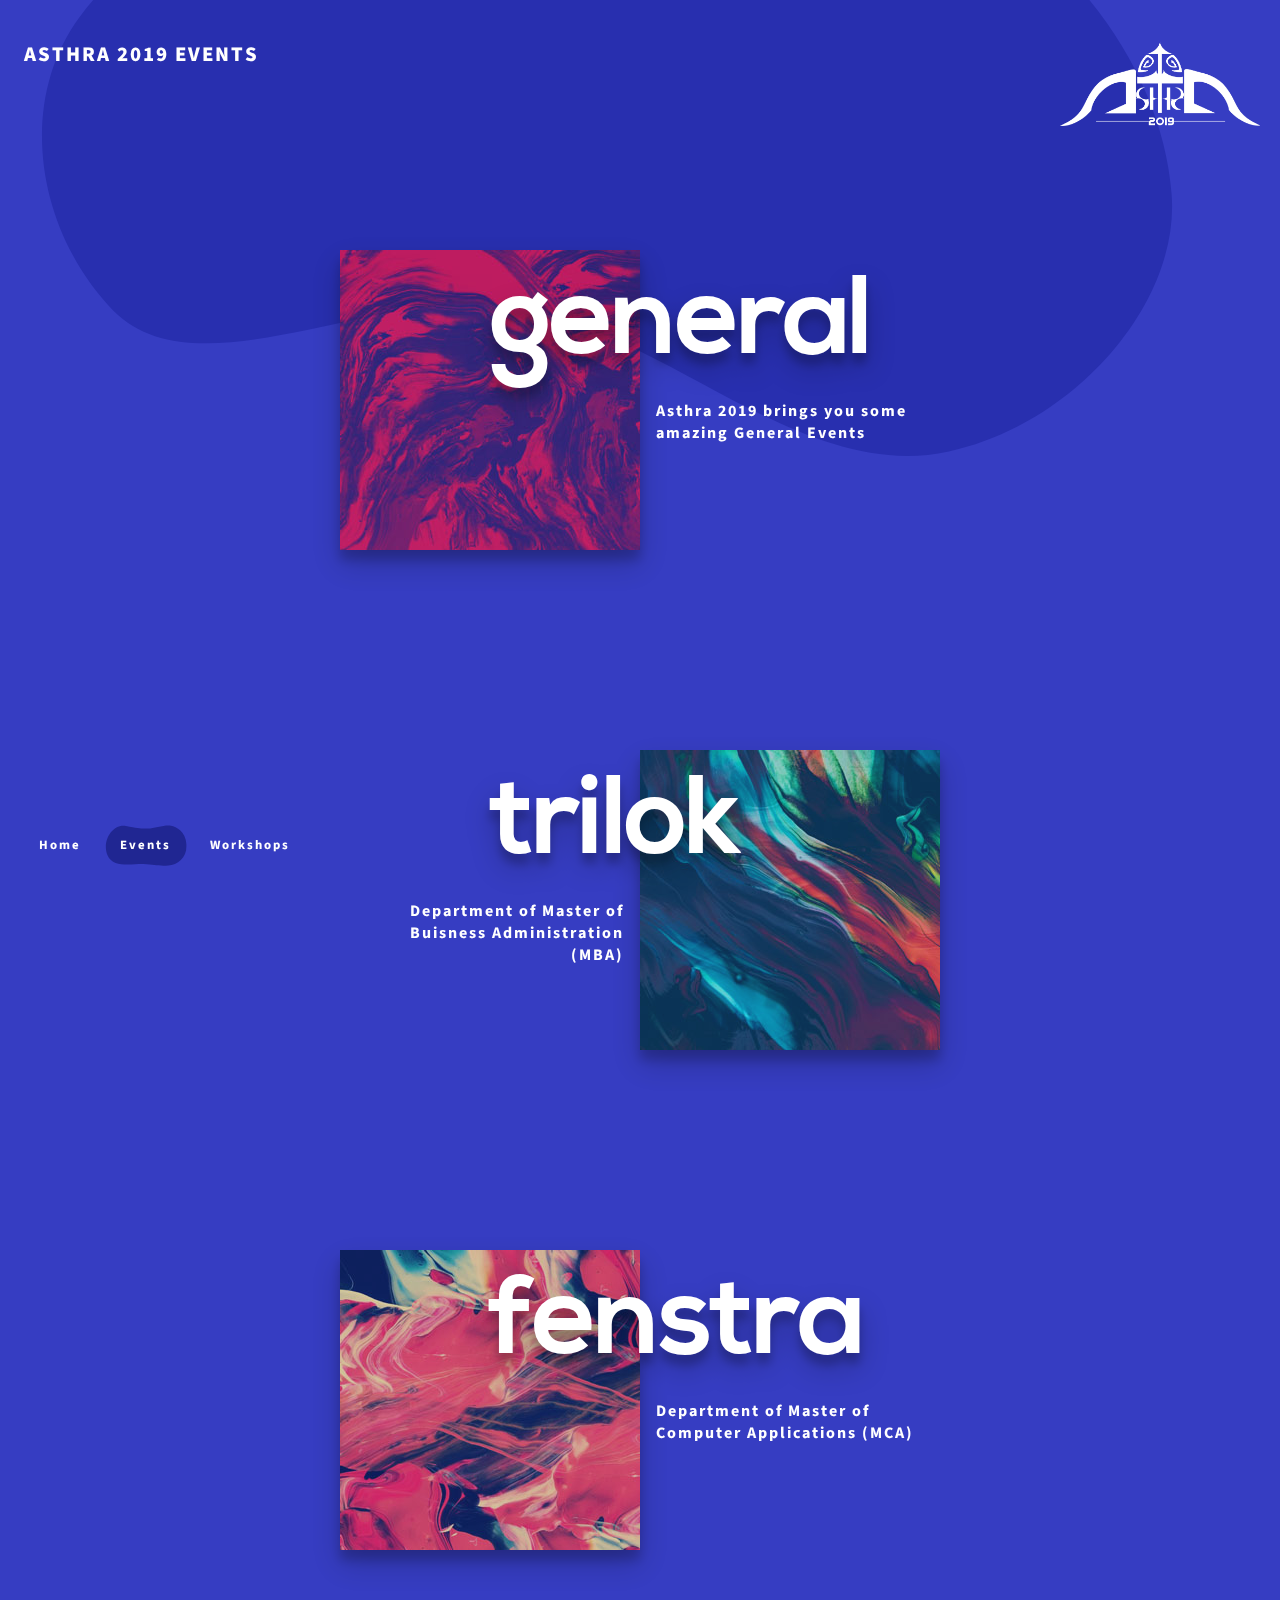
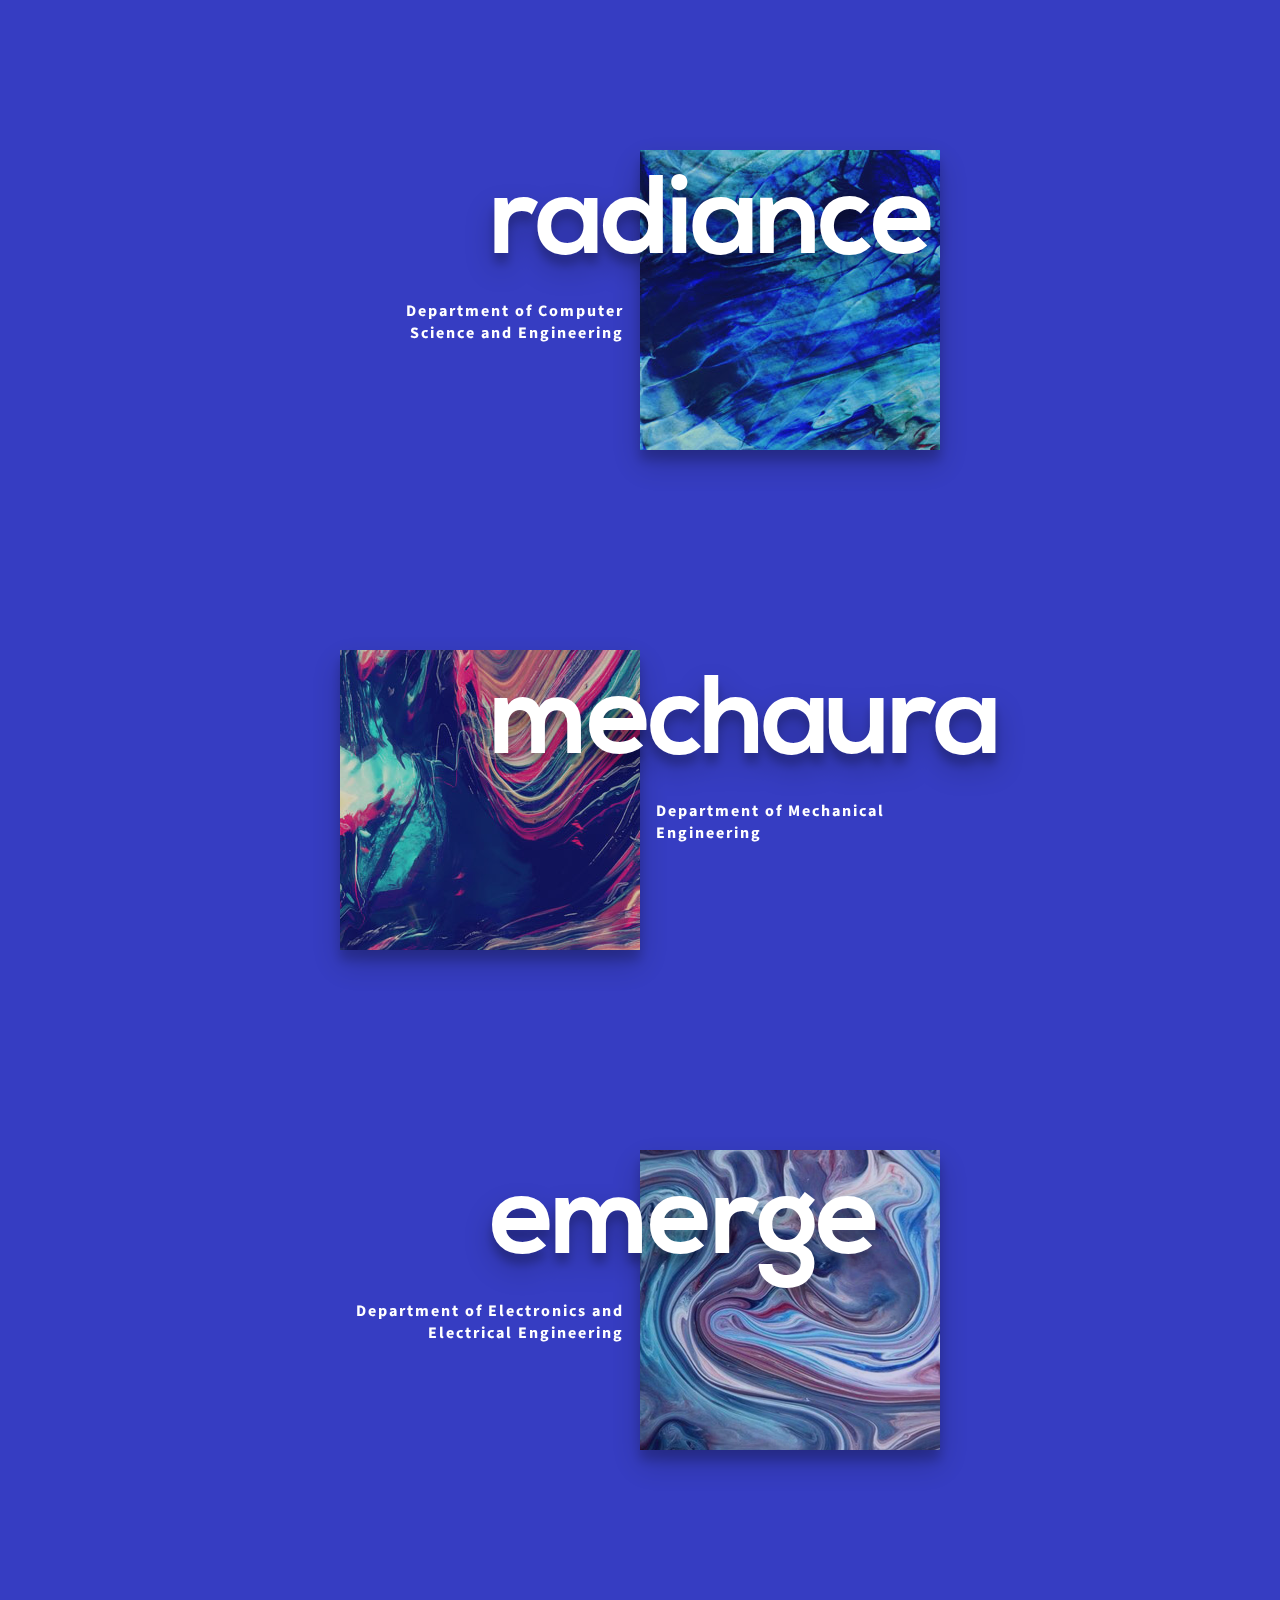
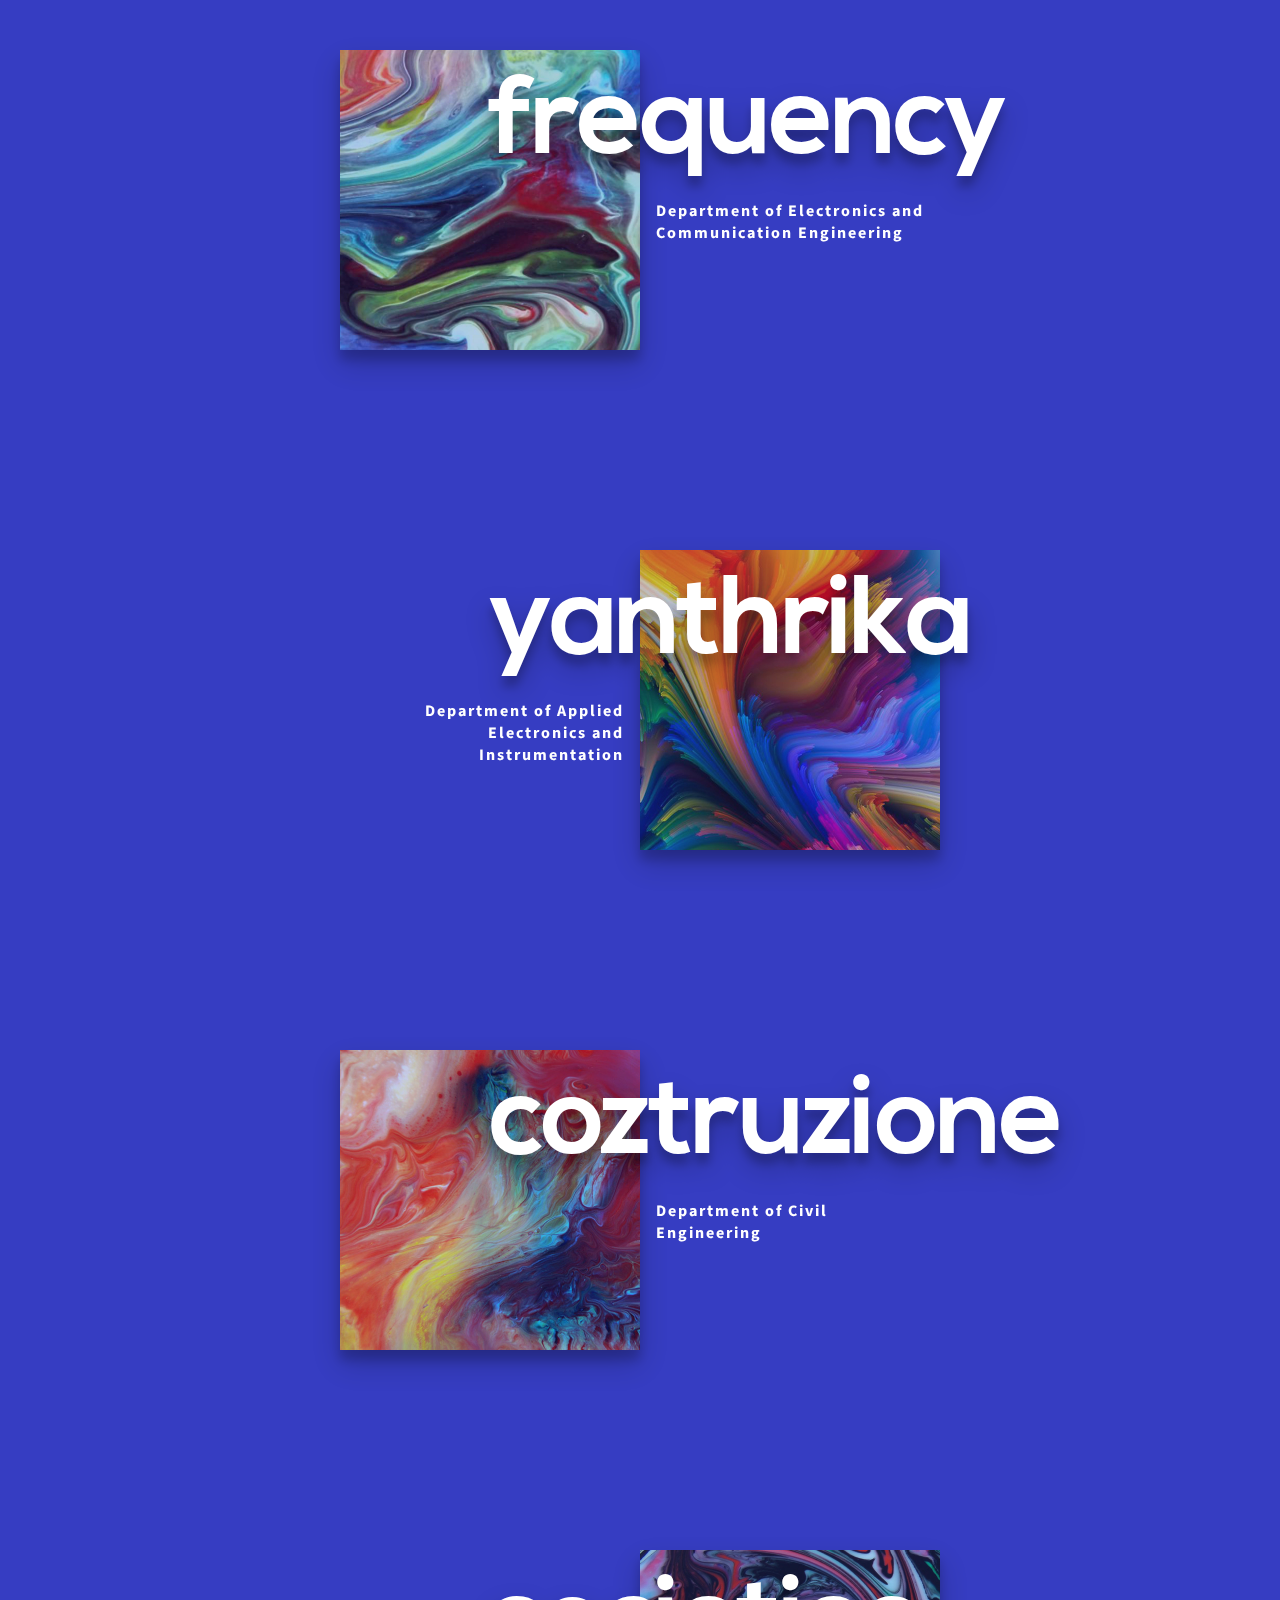
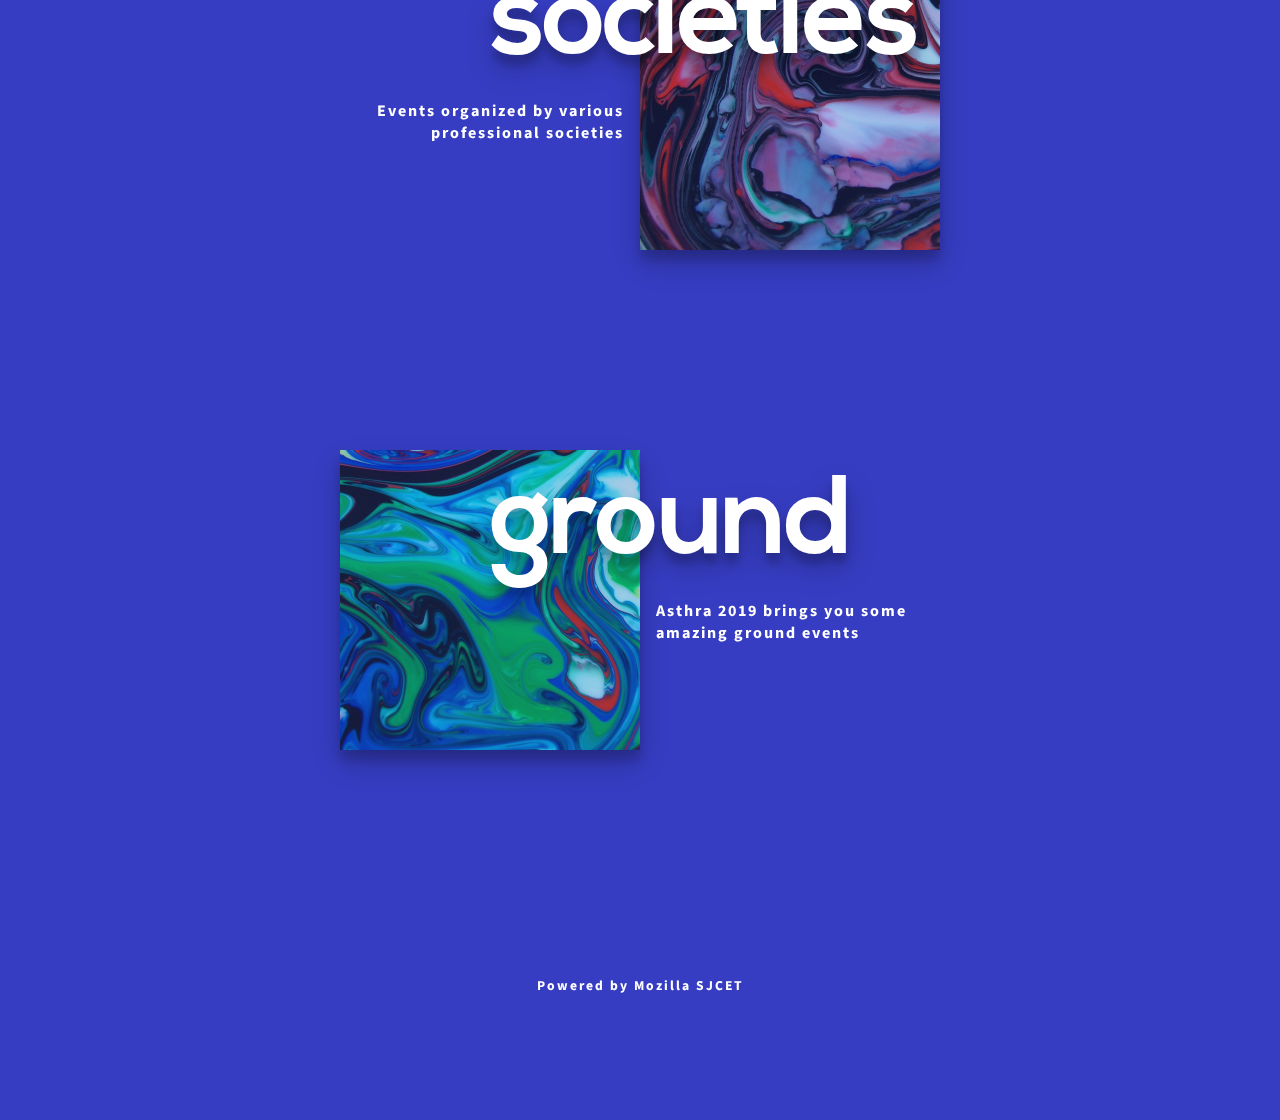
==== Events/index.html @ 17de58db "Add files via upload" ====
<!DOCTYPE html>
<html lang="en" class="no-js">
	<head>
		<meta charset="UTF-8" />
		<meta http-equiv="X-UA-Compatible" content="IE=edge">
		<meta name="viewport" content="width=device-width, initial-scale=1">

		<meta name="theme-color" content="#363dc2">
		<meta name="msapplication-navbutton-color" content="#363dc2">
		<meta name="apple-mobile-web-app-status-bar-style" content="#363dc2">
		<title>ASTHRA 2019 | Events</title>
		<meta name="description" content="Asthra is the annual technical fest of SJCET Palai." />
		<meta name="keywords" content="Asthra, Asthra 2018, Asthra 2017, Asthra 2019, Asthra 19, sjcet Asthra, Asthra SJCET, cultural fest SJCET, Asthra fest, SJCET, PALAI, KTU, KTU TECHFEST" />
		<meta name="copyright" content="Asthra 2019"/>
		<meta name="rating" content="General" />
		<meta name="coverage" content="Worldwide" />
		<meta name="creator" content="Asthra 2019" />
		<meta itemprop="name" content="Asthra 2019"/>
		<meta itemprop="image" content="images/Asthra2018.png"/>
		<meta itemprop="keywords" content="Asthra, Asthra 2018, Asthra 2017, Asthra 2019, Asthra 19, Asthra SJCET Palai, Asthra SJCET, cultural fest SJCET, Asthra fest, SJCET, SJCET Palai, SJCET Asthra"/>

		<link rel="shortcut icon" href="favicon.ico">
		<link rel="stylesheet" href="https://cdnjs.cloudflare.com/ajax/libs/font-awesome/4.7.0/css/font-awesome.min.css">
		<link href="https://fonts.googleapis.com/css?family=Source+Sans+Pro:400,600,700,900" rel="stylesheet">
		<link rel="stylesheet" type="text/css" href="css/normalize.css" />
		<link rel="stylesheet" type="text/css" href="css/demo.css" />
		<link rel="stylesheet" type="text/css" href="sponsor/pater.css" />
		<script>
			document.documentElement.className = 'js';
			var supportsCssVars = function() {
				var s = document.createElement('style'),
				support;

				s.innerHTML = "root: { --tmp-var: bold; }";
				document.head.appendChild(s);
				support = !!(window.CSS && window.CSS.supports && window.CSS.supports('font-weight', 'var(--tmp-var)'));
				s.parentNode.removeChild(s);
				return support;
			}
			if (!supportsCssVars()) alert('Please view this demo in a modern browser that supports CSS Variables.')
		</script>
	</head>
	<body class="loading">
		<svg class="hidden">
			<symbol id="icon-arrow" viewBox="0 0 24 24">
				<title>arrow</title>
				<polygon points="6.3,12.8 20.9,12.8 20.9,11.2 6.3,11.2 10.2,7.2 9,6 3.1,12 9,18 10.2,16.8 "/>
			</symbol>
			<symbol id="icon-drop" viewBox="0 0 24 24">
				<title>drop</title>
				<path d="M12,21c-3.6,0-6.6-3-6.6-6.6C5.4,11,10.8,4,11.4,3.2C11.6,3.1,11.8,3,12,3s0.4,0.1,0.6,0.3c0.6,0.8,6.1,7.8,6.1,11.2C18.6,18.1,15.6,21,12,21zM12,4.8c-1.8,2.4-5.2,7.4-5.2,9.6c0,2.9,2.3,5.2,5.2,5.2s5.2-2.3,5.2-5.2C17.2,12.2,13.8,7.3,12,4.8z"/><path d="M12,18.2c-0.4,0-0.7-0.3-0.7-0.7s0.3-0.7,0.7-0.7c1.3,0,2.4-1.1,2.4-2.4c0-0.4,0.3-0.7,0.7-0.7c0.4,0,0.7,0.3,0.7,0.7C15.8,16.5,14.1,18.2,12,18.2z"/>
			</symbol>
			<symbol id="shape-demo" viewBox="0 0 200 100">
				<title>shape demo</title>
				<path d="M 6.144,74.1 C 20.4,107.4 70.13,94.33 94.22,95.74 121.3,97.41 130.8,101.1 154.7,99.38 178.6,97.72 201.9,78.95 199.4,46.86 197.1,14.96 174.9,4.781 161.4,1.827 147.9,-1.128 119.8,8.284 105.6,8.766 85.34,9.449 81.91,7.628 51.08,2.334 17.26,-3.482 -8.105,40.84 6.144,74.1 Z" />
			</symbol>
		</svg>
		<main>
			<div class="morph-wrap">
				<svg class="morph" width="1400" height="770" viewBox="0 0 1400 770">
					<path d="M 262.9,252.2 C 210.1,338.2 212.6,487.6 288.8,553.9 372.2,626.5 511.2,517.8 620.3,536.3 750.6,558.4 860.3,723 987.3,686.5 1089,657.3 1168,534.7 1173,429.2 1178,313.7 1096,189.1 995.1,130.7 852.1,47.07 658.8,78.95 498.1,119.2 410.7,141.1 322.6,154.8 262.9,252.2 Z"/>
				</svg>
			</div>
			<div class="content content--fixed">
				<header class="codrops-header">
					<!--<div class="codrops-links">
						<svg class="decoshape" viewBox="0 0 200 100" width="100%" height="100%" preserveAspectRatio="none">
							<path d="M 10.45,74.41 C 39.4,110.8 72.59,67.27 95.98,68.68 122.3,70.35 131.5,101.4 154.7,99.69 177.9,98.03 200.5,79.26 198.1,47.17 195.9,15.27 174.6,-0.3279 151.8,0.9941 128.6,2.581 126,16.86 107,22.76 88.26,28.67 88.87,12.36 60.37,1.787 31.79,-8.877 -18.61,37.92 10.45,74.41 Z" />
						</svg>
						<a class="codrops-icon codrops-icon--prev" href="https://tympanus.net/Development/FolderPreviewIdeas/" title="Previous Demo"><svg class="icon icon--arrow"><use xlink:href="#icon-arrow"></use></svg></a>
						<a class="codrops-icon codrops-icon--drop" href="https://tympanus.net/codrops/?p=31190" title="Back to the article"><svg class="icon icon--drop"><use xlink:href="#icon-drop"></use></svg></a>
					</div>--><img src="img/logo.png" class="header-icon">
					<h1 class="codrops-header__title">Asthra 2019 Events</h1>

				</header>
				<nav class="demos">
					<a class="demo" href="#"><svg class="decoshape"><use xlink:href="#shape-demo"></use></svg>Home</a>
					<a class="demo demo--current" href="#"><svg class="decoshape" preserveAspectRatio="none"><use xlink:href="#shape-demo"></use></svg>Events</a>
					<a class="demo" href="workshops.html"><svg class="decoshape"><use xlink:href="#shape-demo"></use></svg>Workshops</a>
					<!--<a class="demo" href="index3.html"><svg class="decoshape"><use xlink:href="#shape-demo"></use></svg>Society Events</a>-->
				</nav>
				<a class="pater" href="index.html">
					<svg class="pater__deco" width="300" height="240" viewBox="0 0 1000 800">
						<path d="M27.4,171.8C73,42.9,128.6,1,128.6,1s0,0,0,0c58.5,0,368.3,0.3,873.2,0.8c38.5,211,42.1,373.5,38.9,476.7c-2.5,80.3-10.6,174.9-76.7,247.8c-15.1,16.6-37.4,41.2-72.8,53.9c-92.4,33.1-173-50.8-283.9-99.4c-224.3-98.4-334.9,51.4-472.2-45.6C-6.3,535.2-14.5,290.6,27.4,171.8z"/>
					</svg>
					<center><img class="pater__img" src="img/logo.png" alt="Asthra 2019 Logo" /></center>

				</a>

				<!--<center><div class="mouse"><span></span></div></center>-->

				<!--<div class="deco deco--title">2017 Westland Exhibition Center</div>-->
			</div>
			<div class="container">
			<div class="content-wrap">

					<a href="generalevents.html">
						<div class="content content--layout content--layout-1">
				<img class="content__img" src="img/events/1.jpg" alt="Some image" />
					<h3 class="content__title">General</h3>
					<!--<p class="content__author">Gregory Mourisha</p>-->
					<p class="content__desc">Asthra 2019 brings you some amazing General Events</p>
				<!--<a href="#" class="content__link"><font class="bg">Explore Events</font></a>-->
					</div>
				</a>
			</div>
			<div class="content-wrap">
				<a href="trilok.html">
				<div class="content content--layout content--layout-2">
					<img class="content__img" src="img/events/4.jpg" alt="Some image" />
					<h3 class="content__title">trilok</h3>
					<p class="content__desc">Department of Master of Buisness Administration (MBA)</p>
				</div>
			</a>
			</div>
			<div class="content-wrap">
				<a href="fenstra.html">
				<div class="content content--layout content--layout-1">
					<img class="content__img" src="img/events/3.jpg" alt="Some image" />
					<h3 class="content__title">Fenstra</h3>
					<p class="content__desc">Department of Master of Computer Applications (MCA)</p>
				</div>
			</a>
			</div>
			<div class="content-wrap">
				<a href="radiance.html">
				<div class="content content--layout content--layout-2">
					<img class="content__img" src="img/events/2.jpg" alt="Some image" />
					<h3 class="content__title">radiance</h3>
					<p class="content__desc">Department of Computer Science and Engineering</p>
				</div>
			</a>
			</div>
			<div class="content-wrap">
				<a href="mechaura.html">
				<div class="content content--layout content--layout-1">
					<img class="content__img" src="img/events/5.jpg" alt="Some image" />
					<h3 class="content__title">mechaura</h3>
					<p class="content__desc">Department of Mechanical Engineering</p>
				</div>
			</a>
			</div>
			<div class="content-wrap">
				<a href="emerge.html">
				<div class="content content--layout content--layout-2">
					<img class="content__img" src="img/events/6.jpg" alt="Some image" />
					<h3 class="content__title">Emerge</h3>
					<p class="content__desc">Department of Electronics and Electrical Engineering</p>
				</div>
			</a>
			</div>
			<div class="content-wrap">
				<a href="frequency.html">
				<div class="content content--layout content--layout-1">
					<img class="content__img" src="img/events/7.jpg" alt="Some image" />
					<h3 class="content__title">frequency</h3>
					<p class="content__desc">Department of Electronics and Communication Engineering</p>
				</div>
			</a>
			</div>
			<div class="content-wrap">
				<a href="yanthrika.html">
				<div class="content content--layout content--layout-2">
					<img class="content__img" src="img/events/8.jpg" alt="Some image" />
					<h3 class="content__title">yanthrika</h3>
					<p class="content__desc">Department of Applied Electronics and Instrumentation</p>
				</div>
			</a>
		</div>
		<div class="content-wrap">
			<a href="coztruzione.html">
			<div class="content content--layout content--layout-1">
				<img class="content__img" src="img/events/9.jpg" alt="Some image" />
				<h3 class="content__title">coztruzione</h3>
				<p class="content__desc">Department of Civil Engineering</p>
			</div>
		</a>
	</div>
	<div class="content-wrap">
		<a href="societyevents.html">
		<div class="content content--layout content--layout-2">
			<img class="content__img" src="img/events/10.jpg" alt="Some image" />
			<h3 class="content__title">Societies</h3>
			<p class="content__desc">Events organized by various professional societies</p>
		</div>
	</a>
</div>
<div class="content-wrap">
	<a href="groundevents.html">
	<div class="content content--layout content--layout-1">
		<img class="content__img" src="img/events/11.jpg" alt="Some image" />
		<h3 class="content__title">Ground</h3>
		<p class="content__desc">Asthra 2019 brings you some amazing ground events</p>
	</div>
</a>
</div>
		</div>
			<!-- Related demos -->
			<section class="content content--related">
				<p class="content__info">Powered by Mozilla SJCET</p>
			</section>
		</main>
		<script src="js/imagesloaded.pkgd.min.js"></script>
		<script src="js/anime.min.js"></script>
		<script src="js/scrollMonitor.js"></script>
		<script src="js/demo1.js"></script>

	</body>
</html>
---- Events/css/demo.css ----
@font-face {
	font-family: 'nexa_boldregular';
	font-weight: bold;
	font-style: normal;
	src: url('../fonts/nexa_boldfree_macroman/Nexa_Free_Bold-webfont.eot');
	src: url('../fonts/nexa_boldfree_macroman/Nexa_Free_Bold-webfont.eot?#iefix') format('embedded-opentype'), url('../fonts/nexa_boldfree_macroman/Nexa_Free_Bold-webfont.woff2') format('woff2'), url('../fonts/nexa_boldfree_macroman/Nexa_Free_Bold-webfont.woff') format('woff'), url('../fonts/nexa_boldfree_macroman/Nexa_Free_Bold-webfont.ttf') format('truetype'), url('../fonts/nexa_boldfree_macroman/Nexa_Free_Bold-webfont.svg#nexa_boldregular') format('svg');
}

*,
*::after,
*::before {
	-webkit-box-sizing: border-box;
	box-sizing: border-box;
}

body {
	--text-color: #fff;
	--background-color: #363dc2;
	--background-color-2: #282faf;
	--background-color-3: #202692;
	--link-color: #03b9f1;
	--link-hover-color: #fff;
	font-family: 'Source Sans Pro';
	font-weight: 700;
	letter-spacing: 2px;
	color: #fff;
	color: var(--text-color);
	background-color: #363dc2;
	background-color: var(--background-color);
	-webkit-font-smoothing: antialiased;
	-moz-osx-font-smoothing: grayscale;
	-webkit-touch-callout: none;
-webkit-user-select: none;
-khtml-user-select: none;
-moz-user-select: none;
-ms-user-select: none;
user-select: none;
-webkit-tap-highlight-color: transparent;
}

/* Page Loader */
.js .loading::before {
	content: '';
	position: fixed;
	z-index: 10000;
	top: 0;
	left: 0;
	width: 100%;
	height: 100%;
	background: var(--background-color);
}

.js .loading::after {
	content: '';
	position: fixed;
	z-index: 10000;
	top: calc(50% - 30px);
	left: calc(50% - 30px);
	width: 60px;
	height: 60px;
	border-radius: 50%;
	border: 10px solid var(--background-color-2);
	border-left-color: var(--text-color);
	animation: loaderAnim 0.8s linear infinite forwards;
}

@keyframes loaderAnim {
	to {
		transform: rotate(360deg);
	}
}

main {
	position: relative;
	width: 100%;
	overflow: hidden;
}

a {
	text-decoration: none;
	color:#fff;
	outline: none;
	-webkit-touch-callout: none;
-webkit-user-select: none;
-khtml-user-select: none;
-moz-user-select: none;
-ms-user-select: none;
user-select: none;
-webkit-tap-highlight-color: transparent;
}

a:hover,
a:focus {
	color: var(--link-hover-color);
	outline: none;
}

.hidden {
	position: absolute;
	overflow: hidden;
	width: 0;
	height: 0;
	pointer-events: none;
}

/* Icons */
.icon {
	display: block;
	width: 1.5em;
	height: 1.5em;
	margin: 0 auto;
	fill: currentColor;
}

/* Deco Shape */
.decoshape {
	top: 0;
	left: 0;
	position: absolute;
	width: 100%;
	height: 100%;
	fill: var(--background-color-3);
}

/* SVG Morph */
.morph-wrap {
	position: fixed;
	top: 0;
	left: 0;
	bottom: 0;
	width: 100%;
	overflow: hidden;
	display: flex;
	align-items: center;
	justify-content: center;
	pointer-events: none;
}

.morph {
	position: relative;
	height: 200%;
	fill: var(--background-color-2);
	flex: none;
}
.container{
	padding-top: 150px;
}
.content-wrap {
	position: relative;
	display: flex;
	flex-direction: column;
	justify-content: center;
	align-items: center;
	width: 100%;
	height: 60vh;
	max-height: 500px;
	pointer-events: none;
	-webkit-touch-callout: none;
-webkit-user-select: none;
-khtml-user-select: none;
-moz-user-select: none;
-ms-user-select: none;
user-select: none;
-webkit-tap-highlight-color: transparent;
}

.content-wrap a{
	-webkit-touch-callout: none;
-webkit-user-select: none;
-khtml-user-select: none;
-moz-user-select: none;
-ms-user-select: none;
user-select: none;
-webkit-tap-highlight-color: transparent;
}
@media screen and (max-width: 50em) {
	.content-wrap {
	height: 40vh;}
	.container{
		padding-top: 200px;
	}
}

.content-wrap a{
cursor: pointer;
	text-decoration: none;
	-webkit-touch-callout: none;
-webkit-user-select: none;
-khtml-user-select: none;
-moz-user-select: none;
-ms-user-select: none;
user-select: none;
-webkit-tap-highlight-color: transparent;
}
.content {
	position: relative;
	display: grid;
}

.content--fixed {
	position: fixed;
	top: 0;
	left: 0;
	width: 100%;
	height: 100vh;
	min-height: 600px;
	z-index: 100;
	pointer-events: none;
	padding: 1.5em;
	grid-template-columns: 50% 50%;
	grid-template-rows: auto auto 4em;
	grid-template-areas:	"header ..."
							"... decotitle"
							"demos decotitle";
}

.content--fixed a {
	pointer-events: auto;
}

.content--layout {
	pointer-events: auto;
	justify-content: center;
	align-content: center;
	grid-template-columns: 150px 150px 150px 150px;
	grid-template-rows: 150px 75px 75px;
	grid-template-areas:	"... title title title"
							"author ... desc desc"
							"author ... link link";
}

.content--related {
	text-align: center;
	align-content: center;
	justify-content: center;
	padding: 7em 2em 7em 2em;
	min-height: 60px;
	height: 30vh;
	font-size: 0.85em;
}

.content__img {
	grid-column: 1 / 3;
	grid-row: 1 / 3;
	opacity: 0.8;
	width: 300px;
	height: 300px;
	 box-shadow: 0 14px 28px rgba(0,0,0,0.25), 0 10px 10px rgba(0,0,0,0.22);
}

.content__title {
	grid-area: title;
	font-family: 'nexa_boldregular', sans-serif;
	letter-spacing: -0.025em;
	font-size: 7em;
	text-shadow: 0 14px 28px rgba(0,0,0,0.25), 0 10px 10px rgba(0,0,0,0.22);
	margin: 0;
	text-transform: lowercase;
	z-index: 10;
	cursor: pointer;
}
.content__title2 {
	grid-area: title;
	font-family: 'nexa_boldregular', sans-serif;
	letter-spacing: -0.025em;
	font-size: 5em;
	text-shadow: 0 14px 28px rgba(0,0,0,0.25), 0 10px 10px rgba(0,0,0,0.22);
	margin: 0;
	text-transform: lowercase;
	z-index: 10;
	cursor: pointer;
}
@media screen and (max-width: 50em) {
.content__title {
	font-size: 6em;
}
.content__title2 {
	font-size: 5em;
}
}
.content__author {
	grid-area: author;
	margin: 0;
	-webkit-writing-mode: vertical-lr;
	writing-mode: vertical-lr;
	padding: 1em;
	text-align: right;
	z-index: 10;
	cursor: pointer;
}

.content__desc {
	grid-area: desc;
	margin: 0;
	z-index: 10;
	padding: 0 1em;
	cursor: pointer;
}
.content__desc2 {
	grid-area: desc;
	margin: 0;
	z-index: 10;
	padding:50px 10px;
	cursor: pointer;
}

.content__img,
.content__title,.content__title2,
.content__author,
..content__desc,
.content__desc2, {
	transition: transform 0.3s ease-out;
}

.content__link {
	grid-area: link;
	align-self: end;
	justify-self: start;
	z-index: 10;
	padding: 0em 1em;
	cursor: pointer;
}

.content__info {
	grid-column: 1 / 3;
}

.content__related-item {
	padding: 1em;
	transition: color 0.3s;
}

.content__related-img {
	max-width: 100%;
	opacity: 0.8;
	transition: opacity 0.3s;
}

.content__related-item:hover .content__related-img,
.content__related-item:focus .content__related-img {
	opacity: 1;
}

.content__related-title {
	font-size: 1em;
	margin: 0;
	padding: 0.5em;
}

/* Different layouts */

/* layout-2 */
.content--layout-2 {
	grid-template-areas:	"... title title title"
							"desc desc ... author"
							"link link ... author";
}

.content--layout-2 .content__img {
	grid-column: 3 / 5;
	grid-row: 1 / 3;
}

.content--layout-2 .content__desc {
	text-align: right;
}

.content--layout-2 .content__desc2 {
	text-align: right;
}
.content--layout-2 .content__link {
	justify-self: end;
}

.content--layout-2 .content__author {
	justify-self: end;
	align-self: start;
}

/* layout-3 */
.content--layout-3 {
	grid-template-rows: 75px 75px 150px;
	grid-template-areas:	"... ... desc desc"
							"author title title title"
							"author ... link link";
}

.content--layout-3 .content__img {
	grid-column: 1 / 3;
	grid-row: 1 / 3;
}

.content--layout-3 .content__desc {
	align-self: end;
}
.content--layout-3 .content__desc2 {
	align-self: end;
}
/* layout-4 */

.content--layout-4 {
	grid-template-areas:	"title title title desc"
							"... author ... desc"
							"... author ... link";
}

.content--layout-4 .content__img {
	grid-column: 2 / 4;
	grid-row: 1 / 3;
}

.content--layout-4 .content__author {
	justify-self: start;
	align-self: start;
}

/* Header */
.codrops-header {
	position: relative;
	display: flex;
	flex-direction: row;
	flex-wrap: wrap;
	align-items: flex-start;
	z-index: 100;
	grid-area: header;
	align-self: start;
	justify-self: start;
}

.codrops-header__title {
	font-size: 1.3em;
	padding: 0.75em 0;
	margin: 0;
	font-weight: 800;
	text-transform: uppercase;
}
@media screen and (max-width: 50em) {
	.codrops-header__title {
		font-size: 1em;
		text-transform: none;
		font-weight: 600;
	}
}
/* Demos */
.demos {
	grid-area: demos;
	align-self: end;
	-webkit-touch-callout: none;
-webkit-user-select: none;
-khtml-user-select: none;
-moz-user-select: none;
-ms-user-select: none;
user-select: none;
-webkit-tap-highlight-color: transparent;
}

.demo {
	display: inline-block;
	position: relative;
	font-size: 0.8em;
	margin: 0 0.25em 0.5em 0;
	padding: 1.2em;
	-webkit-touch-callout: none;
-webkit-user-select: none;
-khtml-user-select: none;
-moz-user-select: none;
-ms-user-select: none;
user-select: none;
-webkit-tap-highlight-color: transparent;
}
@media screen and (max-width: 50em) {
.demo {
	font-size: 0.7em;
}
}
.demo .decoshape {
	display: none;
}

.demo--current {
	color: var(--link-hover-color);
	border-color: currentColor;
	-webkit-touch-callout: none;
-webkit-user-select: none;
-khtml-user-select: none;
-moz-user-select: none;
-ms-user-select: none;
user-select: none;
-webkit-tap-highlight-color: transparent;
}

.demo--current .decoshape {
	display: block;
	z-index: -1;
	-webkit-touch-callout: none;
-webkit-user-select: none;
-khtml-user-select: none;
-moz-user-select: none;
-ms-user-select: none;
user-select: none;
-webkit-tap-highlight-color: transparent;
}

/* Deco elements */
.deco {
	pointer-events: none;
}

.deco--title {
	grid-area: decotitle;
	-webkit-writing-mode: vertical-lr;
	writing-mode: vertical-lr;
	text-align: right;
	align-self: end;
	justify-self: end;
}

/* Top Navigation Style */
.codrops-links {
	position: relative;
    display: flex;
    justify-content: space-between;
    align-items: center;
    margin: 0 1em 0 0;
    text-align: center;
    white-space: nowrap;
}

.codrops-icon {
	position: relative;
	display: inline-block;
	padding: 0.75em 0.75em 1em;
}

/* Demo themes */
.demo-2 {
	--background-color: #1d1b22;
	--background-color-2: #342560;
	--background-color-3: #553e9a;
	--text-color: #fff;
	--link-color: #f9ed8a;
	--link-hover-color: #fff;
}

.demo-3 {
	--background-color: #56cccf;
	--background-color-2: #41e0e4;
	--background-color-3: #1747c0;
	--text-color: #fff;
	--link-color: #fff;
	--link-hover-color: #17b1b5;
}

.demo-3 .morph {
	fill: none;
	stroke-width: 12px;
	stroke: #22bcc0;
}

@media screen and (max-width: 50em) {
	.content--fixed {
		height: auto;
		min-height: 0;
		display: block;
		z-index: 1000;
		position: absolute;
	}
	.codrops-header {
		align-items: center;
		flex-direction: column;
	}
	.deco--title {
		display: none;
	}
	.demos {
		text-align: center;
	}
}

@media screen and (max-width: 40em) {
	.content--layout {
		transform: scale3d(0.8,0.8,1);
	}
}

@media screen and (max-width: 36em) {
	.content--layout {
		transform: scale3d(0.7,0.7,1);
	}
}

@media screen and (max-width: 32em) {
	.content--layout {
		transform: scale3d(0.6,0.6,1);
	}
	.content__author,
	.content__desc,.content__desc2,
	.content__link {
		font-size: 1.35em;
	}
}

@media screen and (max-width: 28em) {
	.content--layout {
		transform: scale3d(0.5,0.5,1);
	}
}

.button {
  margin: 40px auto;
  font-size: 72px;
  font-family: 'Yanone Kaffeesatz', Arial, sans-serif;
  text-decoration: none;
  text-shadow: 1px 1px 0px #fff;
  font-weight: 400;
  color: #666;
  border: 1px solid #ccc;
  cursor: pointer;
  padding: 20px 70px 30px;
  position: relative;
  top: 50px;
  background: #eee;
  width: 300px;
  display: block;
  text-align: center;
  box-shadow: 1px 1px 1px #ffffff;
  -moz-box-shadow: 1px 1px 1px #ffffff;
  -webkit-box-shadow: 1px 1px 1px #ffffff;
  -moz-border-radius: 5px;
  -webkit-border-radius: 5px;
  border-radius: 5px;
  -moz-transition: all 0.5s ease-out;
  -webkit-transition: all 0.5s ease-out;
  -o-transition: all 0.5s ease-out;
  transition: all 0.5s ease-out;
}
.button:hover {
  color: #333;
  background: #eeffff;
  -moz-transition: all 0.5s ease-out;
  -webkit-transition: all 0.5s ease-out;
  -o-transition: all 0.5s ease-out;
  transition: all 0.5s ease-out;
}
.modalbg {
  position: fixed;
  font-family: Arial, Helvetica, sans-serif;
  top: 0;
  right: 0;
  bottom: 0;
  left: 0;
  background: rgba(0, 0, 0, 0);
  z-index: 99999;
  -moz-transition: all 1s ease-out;
  -webkit-transition: all 1s ease-out;
  -o-transition: all 1s ease-out;
  transition: all 1s ease-out;
  -webkit-transition-delay: 0.2s;
  -moz-transition-delay: 0.2s;
  -o-transition-delay: 0.2s;
  -transition-delay: 0.2s;
  display: block;
  pointer-events: none;
}
.modalbg .dialog {
  width: 100%;
	height: 102%;
  position: relative;
  top: -1000px;
  margin: 0% auto;
  /*-moz-border-radius: 10px;
  -webkit-border-radius: 10px;
  border-radius: 10px;*/
  background: #ffffff;
	color: #000;
	font-size: 14px;
	text-align: center;
  box-shadow: 0 0 10px #000000;
  -moz-box-shadow: 0 0 10px #000000;
  -webkit-box-shadow: 0 0 10px #000000;
}

.modalbg .dialog .ie7 {
  filter: progid:DXImageTransform.Microsoft.Shadow(color='#000000', Direction=135, Strength=3);
}
.modalbg:target {
  display: block;
  pointer-events: auto;
  background: rgba(4, 10, 30, 0.8);
  -moz-transition: all 0.5s ease-out;
  -webkit-transition: all 0.5s ease-out;
  -o-transition: all 0.5s ease-out;
  transition: all 0.5s ease-out;
}
.modalbg:target .dialog {
  top: -20px;
  -moz-transition: all 0.8s ease-out;
  -webkit-transition: all 0.8s ease-out;
  -o-transition: all 0.8s ease-out;
  transition: all 0.8s ease-out;
  -webkit-transition-delay: 0.4s;
  -moz-transition-delay: 0.4s;
  -o-transition-delay: 0.4s;
  -transition-delay: 0.4s;
}

h1{
	white-space: wrap;
}

.close {

  color: #000;
  line-height: 25px;
  position: absolute;
  right: 20px;
  text-align: center;
  top: 25px;
  width: 24px;
  text-decoration: none;
  font-weight: bold;
  -webkit-border-radius: 12px;
  -moz-border-radius: 12px;
  border-radius: 12px;
  /*box-shadow: 0 0 10px #000000;
  -moz-box-shadow: 0 0 10px #000000;
  -webkit-box-shadow: 0 0 10px #000000;
  -moz-transition: all 0.5s ease-out;
  -webkit-transition: all 0.5s ease-out;
  -o-transition: all 0.5s ease-out;
  transition: all 0.5s ease-out;
  -webkit-transition-delay: 0.2s;
  -moz-transition-delay: 0.2s;
  -o-transition-delay: 0.2s;
  -transition-delay: 0.2s;*/
}
.close .ie7 {
  filter: progid:DXImageTransform.Microsoft.Shadow(color='#000000', Direction=135, Strength=3);
}
.close:hover{
	color: #000;
}

.workshop-box{
	text-align: center;
	color: #000;
	padding: 3em 30px;
}

.workshop-info{
	text-align: center;
	color: #666;
	padding: 0 7em;
}
.fineprint {
  font-style: italic;
  font-size: 10px;
  color: #646;
}
.hide-break{
	display: none;
 }
@media screen and (max-width: 50em) {
	.hide-break{
		display:block;
	 }
	.workshop-box{
		text-align: center;
		color: #000;
		padding: 0.5em 30px;
	}
	.workshop-info{
		text-align: center;
		color: #333;
		font-weight: normal;
		padding: 0 1em;
	}
}


/* Mixins */
/* bg shortcodes */
.bg-gradient1 span, .bg-gradient1:before {
  background: #fa7e29;
  background: -moz-linear-gradient(180deg, #fa7e29 0%, #f6682f 80%, #f6682f 100%);
  background: -webkit-linear-gradient(180deg, #fa7e29 0%, #f6682f 80%, #f6682f 100%);
  background: linear-gradient(180deg, #fa7e29 0%, #f6682f 80%, #f6682f 100%);
}
/* General */
.wrapper {
  margin: 4% auto;
  text-align: center;
}


/* fancy Button */
.fancy-button {
  display: inline-block;
  margin: 20px;
  font-family: 'Heebo', Helvetica, Arial, sans-serif;
  font-weight: 600;
  font-size: 16px;
  letter-spacing: 0.07em;
  text-transform: uppercase;
  line-height: 24px;
  color: #fff;
  position: relative;
}
.fancy-button.bg-gradient1 {
  text-shadow: 0px 0px 1px #bf4c28;
}
.fancy-button.bg-gradient2 {
  text-shadow: 0px 0px 1px #227270;
}
.fancy-button.bg-gradient3 {
  text-shadow: 0 0 1px #546082;
}
.fancy-button:before {
  content: '';
  display: inline-block;
  height: 40px;
  position: absolute;
  bottom: -1px;
  left: 10px;
  right: 10px;
  z-index: -1;
  border-radius: 2em;
  filter: blur(14px) brightness(0.9);
  transform-style: preserve-3d;
  transition: all 0.3s ease-out;
}
.fancy-button i {
  margin-top: -2px;
  font-size: 1.265em;
  vertical-align: middle;
}
.fancy-button span {
  display: inline-block;
  padding: 16px 20px;
  border-radius: 50em;
  position: relative;
  z-index: 2;
  will-change: transform, filter;
  transform-style: preserve-3d;
  transition: all 0.3s ease-out;
}
.fancy-button:focus {
  color: #fff;
}
.fancy-button:hover {
  color: #fff;
}
.fancy-button:hover span {
  filter: brightness(0.9) contrast(1.2);
  transform: scale(0.96);
}
.fancy-button:hover:before {
  bottom: 3px;
  filter: blur(6px) brightness(0.8);
}
.fancy-button:active span {
  filter: brightness(0.75) contrast(1.7);
}
.fancy-button.pop-onhover span {
  border-radius: 4px;
}
.fancy-button.pop-onhover:before {
  opacity: 0;
  bottom: 10px;
}
.fancy-button.pop-onhover:hover:before {
  bottom: -7px;
  opacity: 1;
  filter: blur(16px);
}
.fancy-button.pop-onhover:hover span {
  transform: scale(1);
}
.fancy-button.pop-onhover:hover:active span {
  filter: brightness(1) contrast(1);
  transform: scale(1);
  transition: all 0.2s ease-out;
}
.fancy-button.pop-onhover:hover:active:before {
  bottom: 0;
  filter: blur(5px) brightness(0.85);
  transition: all 0.2s ease-out;
}



/* -----
SVG Icons - svgicons.sparkk.fr
----- */

.svg-icon {
  width: 1.5em;
  height: 1.5em;
}

.svg-icon path,
.svg-icon polygon,
.svg-icon rect {
  fill: #262626;
}

.svg-icon circle {
  stroke: #262626;
  stroke-width: 2;
}
---- Events/sponsor/pater.css ----
.header-icon{
	height:65px;
	visibility: visible;
	z-index: 20;
}
@media screen and (min-width: 50em) {
.header-icon{
	visibility: hidden;
	display: none;
}

}
.pater {
	font-size: 0.65em;
	position: absolute;
	top: 0;
	right: 0;
	width: 100%;
	padding: 3.5em;
	display: flex;
	visibility: hidden;
    align-items: center;
    flex-wrap: wrap;
    background: transparent;
}

.pater,
.pater:hover {
	color: #fff;
}



.pater__deco {
	display: none;
}

.pater__img {
	display: inline-block;
	width: 100%;
	max-width: 160px;
	position: relative;
	margin: 0 1em 0 0;
}

.pater__title {
	display: inline-block;
	font-weight: 500;
	text-transform: uppercase;
	letter-spacing: 0.05em;
	text-indent: -0.05em;
	margin: 0;
	position: relative;
	margin: 0.75em 0 0;
}

.pater__desc {
	display: none;
}

@media screen and (min-width: 50em) {
	.pater {
		text-align: right;
		top: 0;
		bottom: auto;
		width: auto;
		padding: 3em 1.5em 0 0;
		display: block;
		font-size: 0.85em;
		visibility: visible;
		background: transparent;
	}
	.pater::after {
		top: 1.5em;
		right: 1.5em;
		left: auto;
		font-size: 0.85em;
	}
	.pater__title {
		display: block;
		margin: 0.75em 0;
	}
	.pater__desc {
		display: block;
		color: #fff;
		margin: 0;
		position: relative;
		width: 100%;
		max-width: 260px;
		pointer-events: none;
		opacity: 0;
		transform: translate3d(0,-10px,0);
		transition: opacity 0.3s, transform 0.3s;
	}
	.pater__img {
		max-width: 200px;
		width: auto;
		margin: 0;
	}
	.pater:hover .pater__desc {
		opacity: 1;
		transform: translate3d(0,0,0);
		transition-delay: 0.2s;
	}
	.pater__deco {
		display: block;
		position: absolute;
		top: 0;
		right: 0;
		fill: var(--background-color-3);
		transform: translate3d(100%,-100%,0) rotate3d(0,0,1,40deg) scale3d(1,0.2,1);
		transition: transform 0.5s ease-out;
	}
	.pater:hover .pater__deco {
		transform: translate3d(0,0,0) scale3d(1,1,1);
	}
}
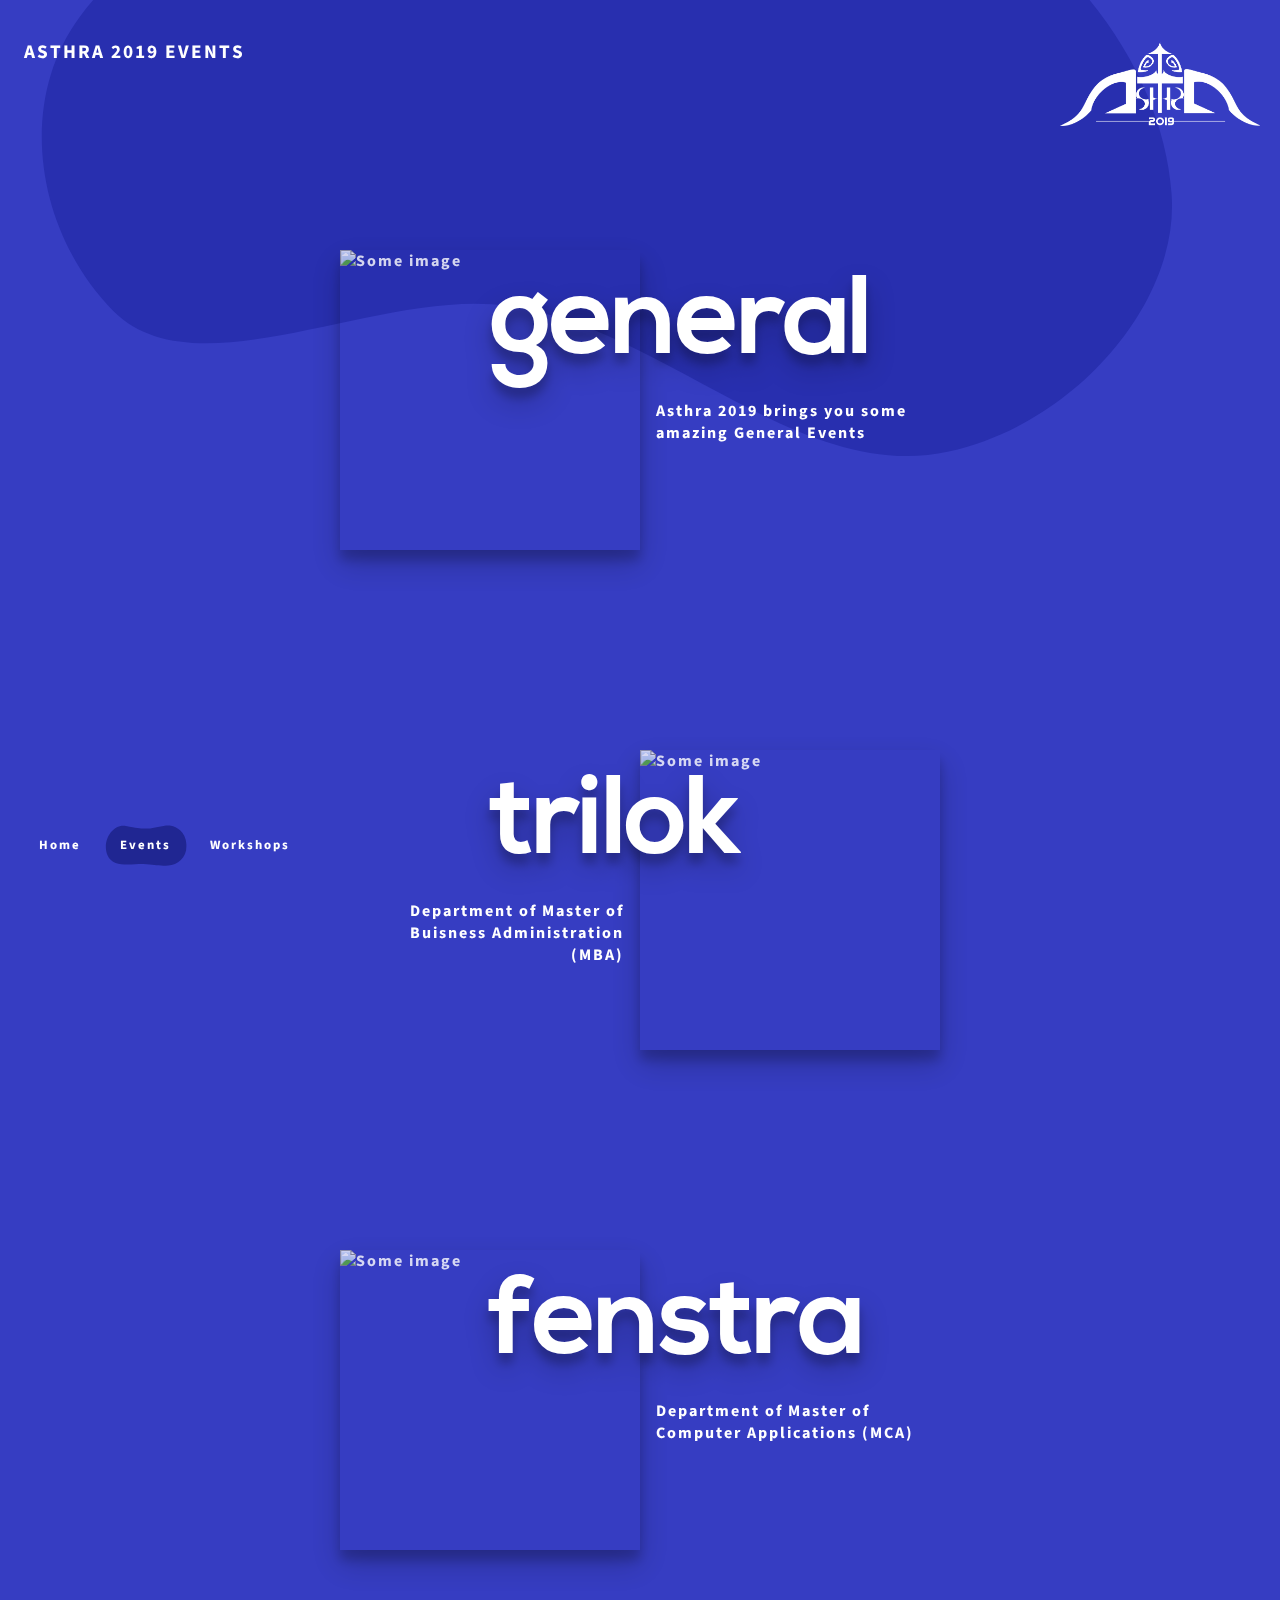
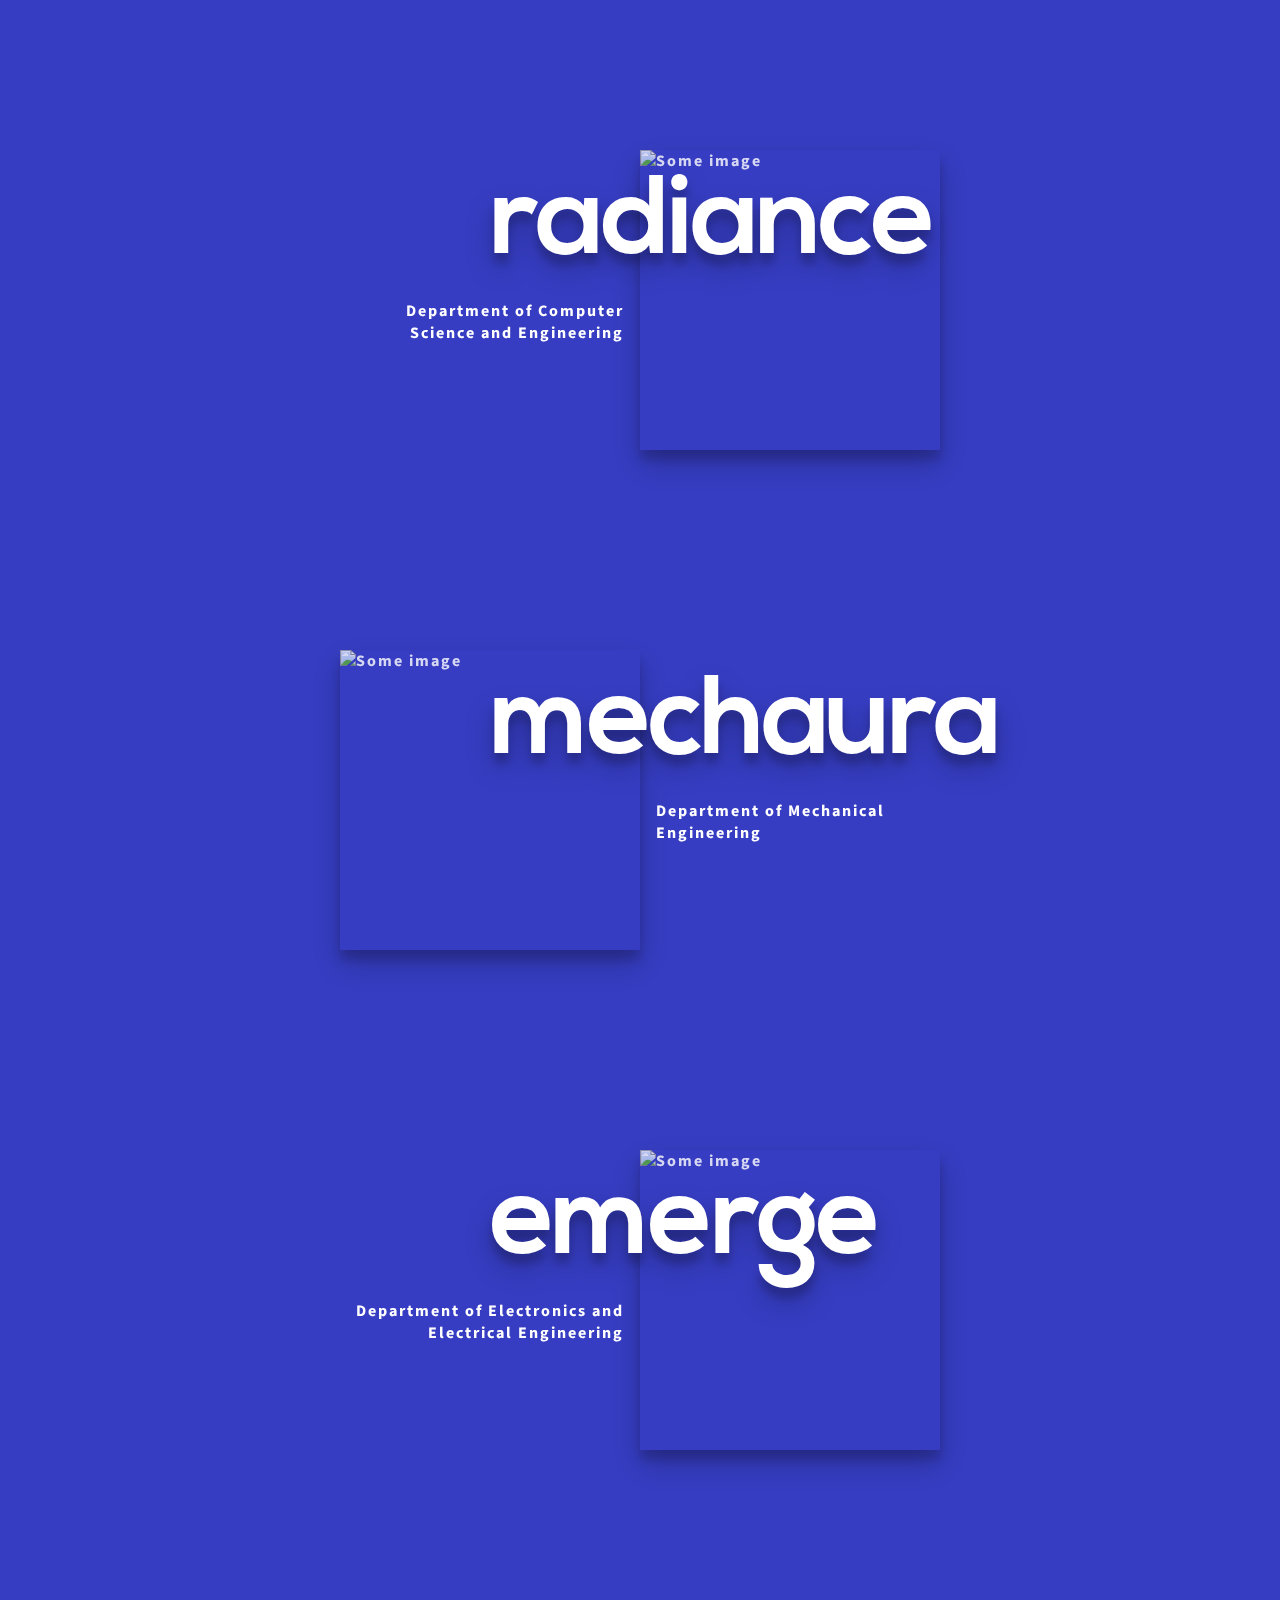
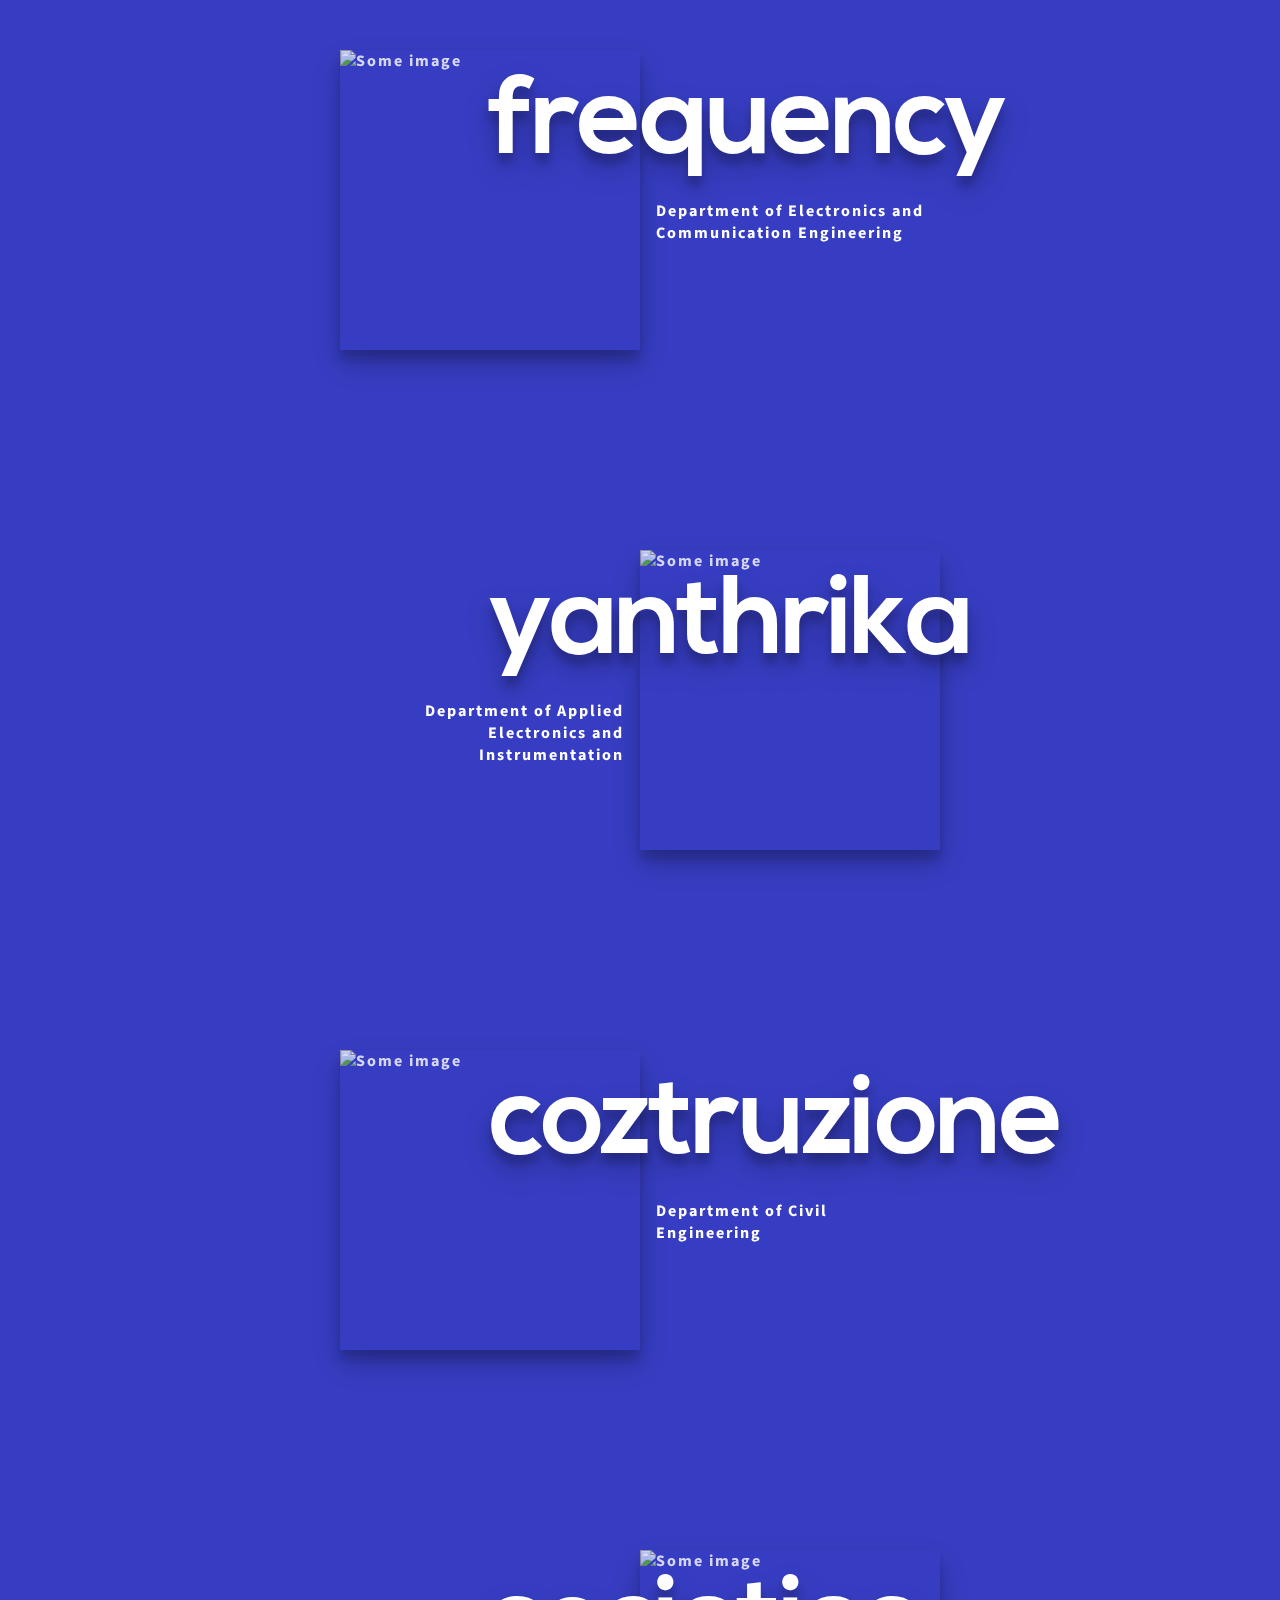
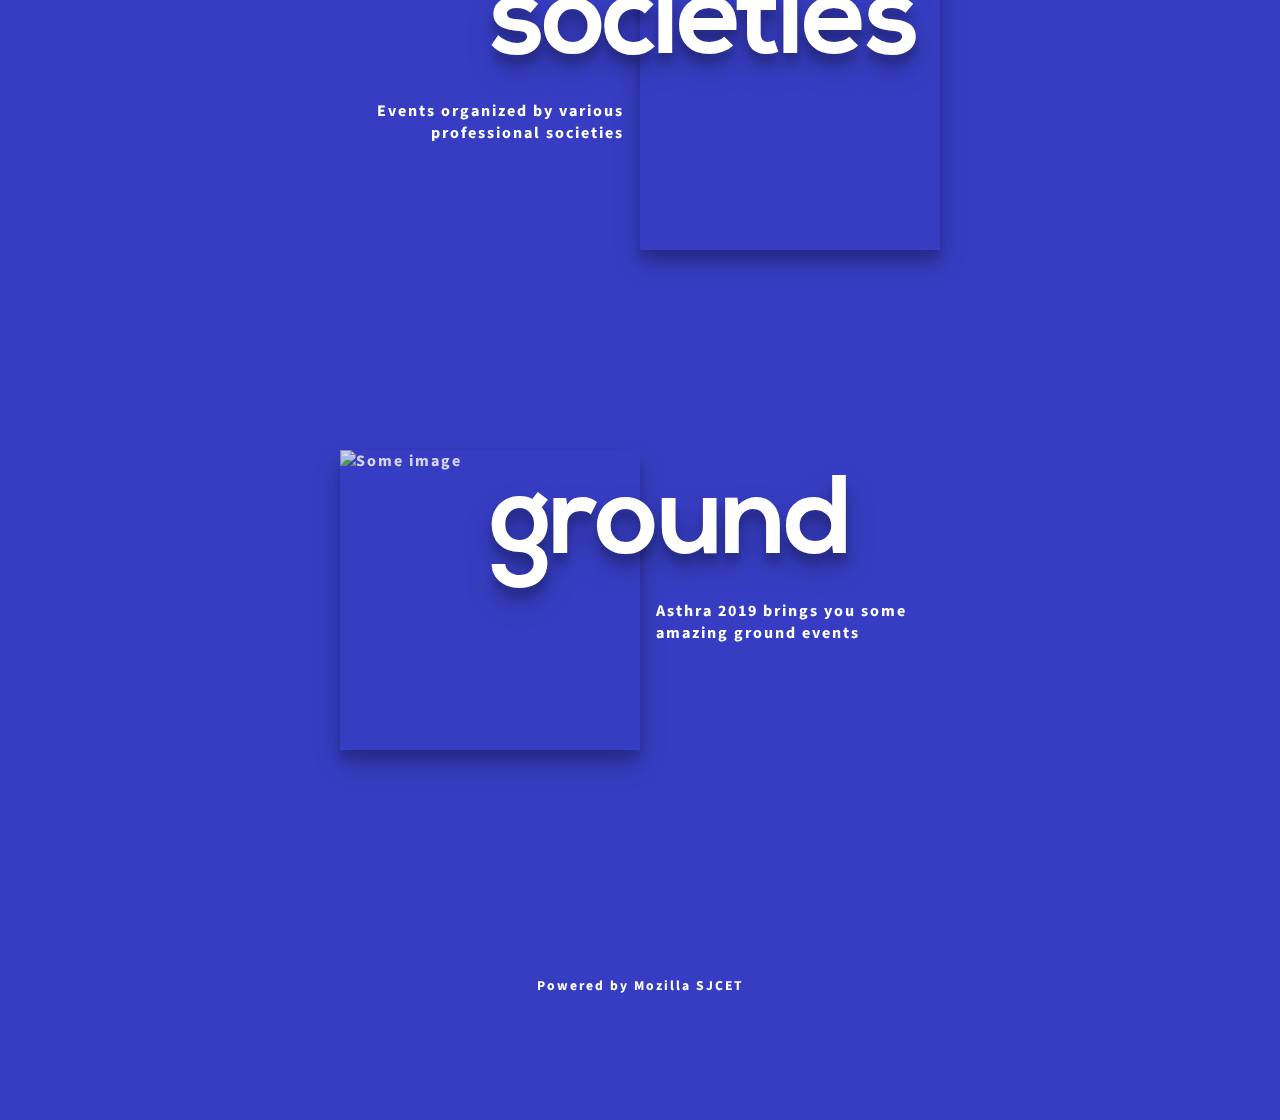
==== commit 55c91c5e: "Add files via upload" ====
--- a/Events/index.html
+++ b/Events/index.html
@@ -96,7 +96,7 @@
 
 					<a href="generalevents.html">
 						<div class="content content--layout content--layout-1">
-				<img class="content__img" src="img/events/1.jpg" alt="Some image" />
+				<img class="content__img" src="img/allevents/general.jpg" alt="Some image" />
 					<h3 class="content__title">General</h3>
 					<!--<p class="content__author">Gregory Mourisha</p>-->
 					<p class="content__desc">Asthra 2019 brings you some amazing General Events</p>
@@ -107,7 +107,7 @@
 			<div class="content-wrap">
 				<a href="trilok.html">
 				<div class="content content--layout content--layout-2">
-					<img class="content__img" src="img/events/4.jpg" alt="Some image" />
+					<img class="content__img" src="img/allevents/mba.jpg" alt="Some image" />
 					<h3 class="content__title">trilok</h3>
 					<p class="content__desc">Department of Master of Buisness Administration (MBA)</p>
 				</div>
@@ -116,7 +116,7 @@
 			<div class="content-wrap">
 				<a href="fenstra.html">
 				<div class="content content--layout content--layout-1">
-					<img class="content__img" src="img/events/3.jpg" alt="Some image" />
+					<img class="content__img" src="img/allevents/mca.jpg" alt="Some image" />
 					<h3 class="content__title">Fenstra</h3>
 					<p class="content__desc">Department of Master of Computer Applications (MCA)</p>
 				</div>
@@ -125,7 +125,7 @@
 			<div class="content-wrap">
 				<a href="radiance.html">
 				<div class="content content--layout content--layout-2">
-					<img class="content__img" src="img/events/2.jpg" alt="Some image" />
+					<img class="content__img" src="img/allevents/cse.jpg" alt="Some image" />
 					<h3 class="content__title">radiance</h3>
 					<p class="content__desc">Department of Computer Science and Engineering</p>
 				</div>
@@ -134,7 +134,7 @@
 			<div class="content-wrap">
 				<a href="mechaura.html">
 				<div class="content content--layout content--layout-1">
-					<img class="content__img" src="img/events/5.jpg" alt="Some image" />
+					<img class="content__img" src="img/allevents/me.jpg" alt="Some image" />
 					<h3 class="content__title">mechaura</h3>
 					<p class="content__desc">Department of Mechanical Engineering</p>
 				</div>
@@ -143,7 +143,7 @@
 			<div class="content-wrap">
 				<a href="emerge.html">
 				<div class="content content--layout content--layout-2">
-					<img class="content__img" src="img/events/6.jpg" alt="Some image" />
+					<img class="content__img" src="img/allevents/eee.jpg" alt="Some image" />
 					<h3 class="content__title">Emerge</h3>
 					<p class="content__desc">Department of Electronics and Electrical Engineering</p>
 				</div>
@@ -152,7 +152,7 @@
 			<div class="content-wrap">
 				<a href="frequency.html">
 				<div class="content content--layout content--layout-1">
-					<img class="content__img" src="img/events/7.jpg" alt="Some image" />
+					<img class="content__img" src="img/allevents/ece.jpg" alt="Some image" />
 					<h3 class="content__title">frequency</h3>
 					<p class="content__desc">Department of Electronics and Communication Engineering</p>
 				</div>
@@ -161,7 +161,7 @@
 			<div class="content-wrap">
 				<a href="yanthrika.html">
 				<div class="content content--layout content--layout-2">
-					<img class="content__img" src="img/events/8.jpg" alt="Some image" />
+					<img class="content__img" src="img/allevents/aei.jpg" alt="Some image" />
 					<h3 class="content__title">yanthrika</h3>
 					<p class="content__desc">Department of Applied Electronics and Instrumentation</p>
 				</div>
@@ -170,7 +170,7 @@
 		<div class="content-wrap">
 			<a href="coztruzione.html">
 			<div class="content content--layout content--layout-1">
-				<img class="content__img" src="img/events/9.jpg" alt="Some image" />
+				<img class="content__img" src="img/allevents/ce.jpg" alt="Some image" />
 				<h3 class="content__title">coztruzione</h3>
 				<p class="content__desc">Department of Civil Engineering</p>
 			</div>
@@ -179,7 +179,7 @@
 	<div class="content-wrap">
 		<a href="societyevents.html">
 		<div class="content content--layout content--layout-2">
-			<img class="content__img" src="img/events/10.jpg" alt="Some image" />
+			<img class="content__img" src="img/allevents/society.jpg" alt="Some image" />
 			<h3 class="content__title">Societies</h3>
 			<p class="content__desc">Events organized by various professional societies</p>
 		</div>
@@ -188,7 +188,7 @@
 <div class="content-wrap">
 	<a href="groundevents.html">
 	<div class="content content--layout content--layout-1">
-		<img class="content__img" src="img/events/11.jpg" alt="Some image" />
+		<img class="content__img" src="img/allevents/ground.jpg" alt="Some image" />
 		<h3 class="content__title">Ground</h3>
 		<p class="content__desc">Asthra 2019 brings you some amazing ground events</p>
 	</div>
--- a/Events/css/demo.css
+++ b/Events/css/demo.css
@@ -428,10 +428,10 @@
 }
 
 .codrops-header__title {
-	font-size: 1.3em;
+	font-size: 1.2em;
 	padding: 0.75em 0;
 	margin: 0;
-	font-weight: 800;
+	font-weight: 700;
 	text-transform: uppercase;
 }
 @media screen and (max-width: 50em) {
@@ -606,157 +606,12 @@
 	}
 }
 
-.button {
-  margin: 40px auto;
-  font-size: 72px;
-  font-family: 'Yanone Kaffeesatz', Arial, sans-serif;
-  text-decoration: none;
-  text-shadow: 1px 1px 0px #fff;
-  font-weight: 400;
-  color: #666;
-  border: 1px solid #ccc;
-  cursor: pointer;
-  padding: 20px 70px 30px;
-  position: relative;
-  top: 50px;
-  background: #eee;
-  width: 300px;
-  display: block;
-  text-align: center;
-  box-shadow: 1px 1px 1px #ffffff;
-  -moz-box-shadow: 1px 1px 1px #ffffff;
-  -webkit-box-shadow: 1px 1px 1px #ffffff;
-  -moz-border-radius: 5px;
-  -webkit-border-radius: 5px;
-  border-radius: 5px;
-  -moz-transition: all 0.5s ease-out;
-  -webkit-transition: all 0.5s ease-out;
-  -o-transition: all 0.5s ease-out;
-  transition: all 0.5s ease-out;
-}
-.button:hover {
-  color: #333;
-  background: #eeffff;
-  -moz-transition: all 0.5s ease-out;
-  -webkit-transition: all 0.5s ease-out;
-  -o-transition: all 0.5s ease-out;
-  transition: all 0.5s ease-out;
-}
-.modalbg {
-  position: fixed;
-  font-family: Arial, Helvetica, sans-serif;
-  top: 0;
-  right: 0;
-  bottom: 0;
-  left: 0;
-  background: rgba(0, 0, 0, 0);
-  z-index: 99999;
-  -moz-transition: all 1s ease-out;
-  -webkit-transition: all 1s ease-out;
-  -o-transition: all 1s ease-out;
-  transition: all 1s ease-out;
-  -webkit-transition-delay: 0.2s;
-  -moz-transition-delay: 0.2s;
-  -o-transition-delay: 0.2s;
-  -transition-delay: 0.2s;
-  display: block;
-  pointer-events: none;
-}
-.modalbg .dialog {
-  width: 100%;
-	height: 102%;
-  position: relative;
-  top: -1000px;
-  margin: 0% auto;
-  /*-moz-border-radius: 10px;
-  -webkit-border-radius: 10px;
-  border-radius: 10px;*/
-  background: #ffffff;
-	color: #000;
-	font-size: 14px;
-	text-align: center;
-  box-shadow: 0 0 10px #000000;
-  -moz-box-shadow: 0 0 10px #000000;
-  -webkit-box-shadow: 0 0 10px #000000;
-}
-
-.modalbg .dialog .ie7 {
-  filter: progid:DXImageTransform.Microsoft.Shadow(color='#000000', Direction=135, Strength=3);
-}
-.modalbg:target {
-  display: block;
-  pointer-events: auto;
-  background: rgba(4, 10, 30, 0.8);
-  -moz-transition: all 0.5s ease-out;
-  -webkit-transition: all 0.5s ease-out;
-  -o-transition: all 0.5s ease-out;
-  transition: all 0.5s ease-out;
-}
-.modalbg:target .dialog {
-  top: -20px;
-  -moz-transition: all 0.8s ease-out;
-  -webkit-transition: all 0.8s ease-out;
-  -o-transition: all 0.8s ease-out;
-  transition: all 0.8s ease-out;
-  -webkit-transition-delay: 0.4s;
-  -moz-transition-delay: 0.4s;
-  -o-transition-delay: 0.4s;
-  -transition-delay: 0.4s;
-}
+
 
 h1{
 	white-space: wrap;
 }
 
-.close {
-
-  color: #000;
-  line-height: 25px;
-  position: absolute;
-  right: 20px;
-  text-align: center;
-  top: 25px;
-  width: 24px;
-  text-decoration: none;
-  font-weight: bold;
-  -webkit-border-radius: 12px;
-  -moz-border-radius: 12px;
-  border-radius: 12px;
-  /*box-shadow: 0 0 10px #000000;
-  -moz-box-shadow: 0 0 10px #000000;
-  -webkit-box-shadow: 0 0 10px #000000;
-  -moz-transition: all 0.5s ease-out;
-  -webkit-transition: all 0.5s ease-out;
-  -o-transition: all 0.5s ease-out;
-  transition: all 0.5s ease-out;
-  -webkit-transition-delay: 0.2s;
-  -moz-transition-delay: 0.2s;
-  -o-transition-delay: 0.2s;
-  -transition-delay: 0.2s;*/
-}
-.close .ie7 {
-  filter: progid:DXImageTransform.Microsoft.Shadow(color='#000000', Direction=135, Strength=3);
-}
-.close:hover{
-	color: #000;
-}
-
-.workshop-box{
-	text-align: center;
-	color: #000;
-	padding: 3em 30px;
-}
-
-.workshop-info{
-	text-align: center;
-	color: #666;
-	padding: 0 7em;
-}
-.fineprint {
-  font-style: italic;
-  font-size: 10px;
-  color: #646;
-}
 .hide-break{
 	display: none;
  }
@@ -764,17 +619,6 @@
 	.hide-break{
 		display:block;
 	 }
-	.workshop-box{
-		text-align: center;
-		color: #000;
-		padding: 0.5em 30px;
-	}
-	.workshop-info{
-		text-align: center;
-		color: #333;
-		font-weight: normal;
-		padding: 0 1em;
-	}
 }
 
 
@@ -894,17 +738,70 @@
 ----- */
 
 .svg-icon {
-  width: 1.5em;
-  height: 1.5em;
+  width: 3em;
+  height: 3em;
 }
 
 .svg-icon path,
 .svg-icon polygon,
 .svg-icon rect {
-  fill: #262626;
+  fill: #fff;
 }
 
 .svg-icon circle {
-  stroke: #262626;
-  stroke-width: 2;
-}
+  stroke: #fff;
+  stroke-width: 1;
+}
+
+
+/*Modal Box*/
+.modal-content{
+	text-align: center;
+	color: #fff;
+	padding: 20px 50px;
+}
+
+.modal-content h1{
+	text-shadow: 0 4px 28px rgba(0,0,0,0.25), 0 5px 10px rgba(0,0,0,0.22);
+}
+.modal-content p{
+	color:#fff;
+	font-weight: 600;
+	padding: 0 10em;
+	text-align: center;
+}
+
+.c-header{
+	color: #000;
+	opacity: 0.35;
+	font-weight: 900;
+}
+.contact{
+ color: #fff;
+ font-size: 14px;
+}
+
+#btn-close-modal {
+		width:100%;
+		padding: 30px 0 0 0;
+		text-align: center;
+		cursor:pointer;
+		color:#fff;
+	}
+	@media screen and (max-width: 50em) {
+		.svg-icon {
+		  width: 2.5em;
+		  height: 2.5em;
+		}
+		.modal-content{
+			text-align: center;
+			color: #fff;
+			padding: 20px 10px;
+		}
+		.modal-content p{
+			color:#fff;
+			font-weight: 500;
+			padding: 0 0.5em;
+			text-align:center;
+		}
+}
